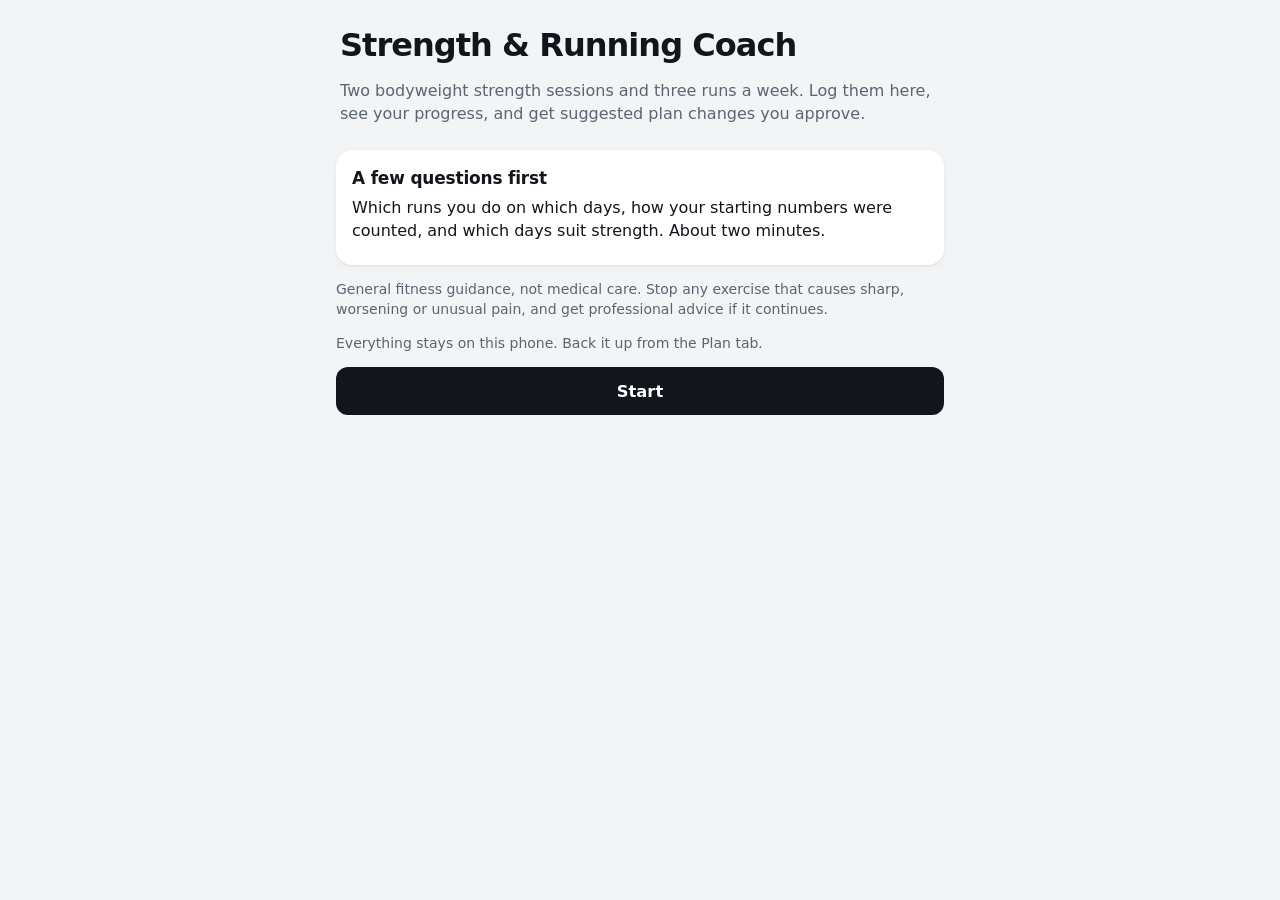
==== index.html @ a207041d "Add the app screens, offline cache, icons and screen tests Co-Authored-By: Claude Opus 5.5 <noreply@" ====
<!doctype html>
<html lang="en">
<head>
<meta charset="utf-8">
<meta name="viewport" content="width=device-width,initial-scale=1,viewport-fit=cover">
<meta name="theme-color" content="#f3f4f6" media="(prefers-color-scheme: light)">
<meta name="theme-color" content="#0d1015" media="(prefers-color-scheme: dark)">
<meta name="description" content="Track two bodyweight strength sessions and three runs a week, with a coach that explains every change.">
<link rel="manifest" href="./manifest.webmanifest">
<link rel="icon" type="image/png" sizes="32x32" href="./icons/favicon-32.png">
<link rel="apple-touch-icon" href="./icons/apple-touch-icon.png">
<meta name="apple-mobile-web-app-capable" content="yes">
<meta name="mobile-web-app-capable" content="yes">
<meta name="apple-mobile-web-app-status-bar-style" content="default">
<meta name="apple-mobile-web-app-title" content="Coach">
<title>Strength &amp; Running Coach</title>
<link rel="stylesheet" href="./css/app.css">
</head>
<body>
<div id="root"><p style="padding:24px;font-family:system-ui">Loading…</p></div>
<noscript><p style="padding:24px">This app needs JavaScript.</p></noscript>
<script type="module" src="./src/main.js"></script>
</body>
</html>
---- css/app.css ----
/* Strength & Running Coach. Phone-first; light and dark follow the system. */
:root {
  color-scheme: light dark;
  --bg: #f3f4f6;
  --surface: #ffffff;
  --surface-2: #eceef2;
  --ink: #12161c;
  --muted: #5b6472;
  --line: #dde1e7;
  --primary: #12161c;
  --on-primary: #ffffff;
  --strength: #c2410c;
  --strength-soft: #fff1e8;
  --run: #1d6fd1;
  --run-soft: #e8f1fc;
  --good: #1f8a4c;
  --good-soft: #e6f5ec;
  --warn: #b45309;
  --warn-soft: #fff6e0;
  --bad: #c62828;
  --bad-soft: #fdecec;
  --focus: #1d6fd1;
  --shadow: 0 1px 2px rgba(18, 22, 28, .06), 0 2px 10px rgba(18, 22, 28, .04);
  --radius: 16px;
  --tabbar-h: 58px;
  --safe-b: env(safe-area-inset-bottom, 0px);
  --safe-t: env(safe-area-inset-top, 0px);
}
@media (prefers-color-scheme: dark) {
  :root {
    --bg: #0d1015;
    --surface: #161b22;
    --surface-2: #212833;
    --ink: #e9edf2;
    --muted: #9aa4b2;
    --line: #2b333e;
    --primary: #e9edf2;
    --on-primary: #0d1015;
    --strength: #ff8a4c;
    --strength-soft: #3a2116;
    --run: #5aa9ff;
    --run-soft: #142a43;
    --good: #4cc77f;
    --good-soft: #15301f;
    --warn: #f2b14c;
    --warn-soft: #34280f;
    --bad: #ff6b6b;
    --bad-soft: #3a1717;
    --focus: #5aa9ff;
    --shadow: none;
  }
}

* { box-sizing: border-box; }
html { -webkit-text-size-adjust: 100%; }
body {
  margin: 0;
  background: var(--bg);
  color: var(--ink);
  font: 16px/1.45 -apple-system, BlinkMacSystemFont, "SF Pro Text", system-ui, "Segoe UI", Roboto, sans-serif;
  -webkit-tap-highlight-color: transparent;
  overscroll-behavior-y: none;
}
button, input, select, textarea { font: inherit; color: inherit; }
button { cursor: pointer; }
:focus-visible { outline: 3px solid var(--focus); outline-offset: 2px; }
.num, input[type="number"], .stepper-value { font-variant-numeric: tabular-nums; }
.muted { color: var(--muted); }
.small { font-size: .875rem; }
.tiny { font-size: .78rem; }
.strong { font-weight: 650; }
.hidden { display: none !important; }
.sr-only { position: absolute; width: 1px; height: 1px; overflow: hidden; clip: rect(0 0 0 0); white-space: nowrap; }

/* Frame */
.app { min-height: 100dvh; padding-bottom: calc(var(--tabbar-h) + var(--safe-b) + 16px); }
.app.no-tabs { padding-bottom: calc(var(--safe-b) + 24px); }
.topbar {
  position: sticky; top: 0; z-index: 5;
  padding: calc(var(--safe-t) + 10px) 16px 10px;
  background: color-mix(in srgb, var(--bg) 88%, transparent);
  -webkit-backdrop-filter: saturate(1.6) blur(14px);
  backdrop-filter: saturate(1.6) blur(14px);
  display: flex; align-items: center; gap: 10px; min-height: 52px;
}
.topbar h1 { font-size: 1.5rem; line-height: 1.15; margin: 0; letter-spacing: -.02em; flex: 1; min-width: 0; }
.topbar .sub { display: block; font-size: .82rem; font-weight: 500; color: var(--muted); letter-spacing: 0; margin-top: 2px; }
.topbar .back { border: 0; background: var(--surface-2); width: 40px; height: 40px; border-radius: 50%; display: grid; place-items: center; flex: none; }
.content { padding: 4px 16px 16px; max-width: 640px; margin: 0 auto; }

/* Tab bar */
.tabbar {
  position: fixed; left: 0; right: 0; bottom: 0; z-index: 10;
  display: grid; grid-template-columns: repeat(5, 1fr);
  padding: 4px 4px calc(var(--safe-b) + 4px);
  background: color-mix(in srgb, var(--surface) 92%, transparent);
  -webkit-backdrop-filter: saturate(1.6) blur(16px);
  backdrop-filter: saturate(1.6) blur(16px);
  border-top: 1px solid var(--line);
}
.tab {
  border: 0; background: none; min-height: 50px; display: flex; flex-direction: column; align-items: center; justify-content: center;
  gap: 2px; font-size: .7rem; font-weight: 600; color: var(--muted); position: relative; text-decoration: none;
}
.tab svg { width: 24px; height: 24px; }
.tab[aria-current="page"] { color: var(--ink); }
.tab .badge { position: absolute; top: 4px; left: calc(50% + 6px); }

/* Cards and sections */
.card { background: var(--surface); border-radius: var(--radius); padding: 16px; margin: 0 0 12px; box-shadow: var(--shadow); }
.card h2, .card h3 { margin: 0 0 6px; font-size: 1.06rem; letter-spacing: -.01em; }
.card p { margin: 6px 0; }
.card.tight { padding: 12px 14px; }
.card.accent-strength { border-left: 4px solid var(--strength); }
.card.accent-run { border-left: 4px solid var(--run); }
.card.warn { background: var(--warn-soft); }
.card.info { background: var(--surface); border: 1px solid var(--line); box-shadow: none; }
.card.good { background: var(--good-soft); }
.section-title { font-size: .8rem; font-weight: 700; text-transform: uppercase; letter-spacing: .06em; color: var(--muted); margin: 20px 4px 8px; }
.row { display: flex; align-items: center; gap: 10px; }
.row.between { justify-content: space-between; }
.row.wrap { flex-wrap: wrap; }
.stack > * + * { margin-top: 10px; }
.grid2 { display: grid; grid-template-columns: 1fr 1fr; gap: 10px; }
.grid3 { display: grid; grid-template-columns: repeat(3, 1fr); gap: 10px; }
.divider { height: 1px; background: var(--line); margin: 12px 0; border: 0; }

/* Buttons */
.btn {
  border: 0; border-radius: 12px; min-height: 48px; padding: 0 18px; font-weight: 650; font-size: 1.02rem;
  display: inline-flex; align-items: center; justify-content: center; gap: 8px; text-decoration: none;
  background: var(--surface-2); color: var(--ink);
}
.btn.primary { background: var(--primary); color: var(--on-primary); }
.btn.strength { background: var(--strength); color: #fff; }
.btn.run { background: var(--run); color: #fff; }
.btn.danger { background: var(--bad-soft); color: var(--bad); }
.btn.ghost { background: none; padding: 0 10px; min-height: 44px; }
.btn.small { min-height: 40px; font-size: .92rem; padding: 0 14px; border-radius: 10px; }
.btn.block { width: 100%; }
.btn:disabled { opacity: .45; }
.btn-row { display: flex; gap: 10px; flex-wrap: wrap; margin-top: 12px; }
.btn-row > .btn { flex: 1 1 0; }
.link { background: none; border: 0; color: var(--run); font-weight: 600; padding: 8px 0; min-height: 44px; }

/* Choice chips */
.chips { display: flex; flex-wrap: wrap; gap: 8px; }
.chip {
  min-height: 44px; min-width: 44px; padding: 0 14px; border-radius: 999px; border: 1.5px solid var(--line);
  background: var(--surface); font-weight: 600; font-size: .95rem;
}
.chip[aria-pressed="true"] { background: var(--primary); color: var(--on-primary); border-color: var(--primary); }
.chips.scale { display: grid; grid-template-columns: repeat(var(--n, 5), 1fr); gap: 6px; }
.chips.scale .chip { padding: 0; border-radius: 12px; }
.scale-labels { display: flex; justify-content: space-between; font-size: .75rem; color: var(--muted); margin-top: 4px; }

/* Forms */
.field { display: block; margin: 0 0 14px; }
.field > .label { display: block; font-weight: 600; margin-bottom: 6px; }
.field > .hint { display: block; font-size: .82rem; color: var(--muted); margin-top: 5px; }
input[type="text"], input[type="number"], input[type="date"], input:not([type]), select, textarea {
  width: 100%; min-height: 48px; padding: 10px 12px; border-radius: 12px; border: 1.5px solid var(--line);
  background: var(--surface); font-size: 16px;
}
input[type="date"] { -webkit-appearance: none; appearance: none; }
textarea { min-height: 80px; resize: vertical; }
.unit-input { position: relative; }
.unit-input input { padding-right: 52px; }
.unit-input .unit { position: absolute; right: 14px; top: 50%; transform: translateY(-50%); color: var(--muted); pointer-events: none; }
.switch-row { display: flex; align-items: center; justify-content: space-between; gap: 12px; min-height: 48px; }
.switch { position: relative; width: 52px; height: 32px; flex: none; border-radius: 999px; border: 0; background: var(--line); }
.switch::after { content: ""; position: absolute; top: 3px; left: 3px; width: 26px; height: 26px; border-radius: 50%; background: #fff; transition: transform .15s; box-shadow: 0 1px 3px rgba(0,0,0,.25); }
.switch[aria-checked="true"] { background: var(--good); }
.switch[aria-checked="true"]::after { transform: translateX(20px); }

/* Stepper */
.stepper { display: inline-flex; align-items: center; border-radius: 12px; background: var(--surface-2); }
.stepper button { width: 44px; height: 44px; border: 0; background: none; font-size: 1.4rem; font-weight: 500; line-height: 1; }
.stepper-value { min-width: 46px; text-align: center; font-weight: 700; font-size: 1.15rem; }

/* Week */
.week-head { display: flex; gap: 8px; flex-wrap: wrap; margin: 2px 0 12px; }
.tag { display: inline-flex; align-items: center; gap: 6px; padding: 4px 10px; border-radius: 999px; font-size: .8rem; font-weight: 650; background: var(--surface-2); color: var(--ink); }
.tag.strength { background: var(--strength-soft); color: var(--strength); }
.tag.run { background: var(--run-soft); color: var(--run); }
.tag.good { background: var(--good-soft); color: var(--good); }
.tag.warn { background: var(--warn-soft); color: var(--warn); }
.badge { min-width: 18px; height: 18px; padding: 0 5px; border-radius: 9px; background: var(--strength); color: #fff; font-size: .7rem; font-weight: 700; display: inline-grid; place-items: center; }
.next-card .when { font-size: .85rem; font-weight: 650; color: var(--muted); text-transform: uppercase; letter-spacing: .05em; }
.next-card .what { font-size: 1.45rem; font-weight: 750; letter-spacing: -.02em; margin: 2px 0 4px; }
.stats { display: grid; grid-template-columns: 1fr 1fr; gap: 10px; margin-bottom: 12px; }
.stat { background: var(--surface); border-radius: var(--radius); padding: 12px 14px; box-shadow: var(--shadow); }
.stat b { display: block; font-size: 1.5rem; letter-spacing: -.02em; font-variant-numeric: tabular-nums; }
.stat span { font-size: .82rem; color: var(--muted); }
.days { background: var(--surface); border-radius: var(--radius); box-shadow: var(--shadow); margin-bottom: 12px; overflow: hidden; }
.day { display: grid; grid-template-columns: 54px 1fr; gap: 8px; align-items: center; padding: 10px 14px; border-top: 1px solid var(--line); min-height: 56px; }
.day:first-child { border-top: 0; }
.day.today { background: color-mix(in srgb, var(--run) 7%, var(--surface)); }
.day .dname { font-weight: 700; line-height: 1.1; }
.day .ddate { font-size: .75rem; color: var(--muted); }
.day .items { display: flex; flex-wrap: wrap; gap: 6px; }
.item {
  display: inline-flex; align-items: center; gap: 6px; min-height: 36px; padding: 0 12px 0 8px; border-radius: 10px;
  border: 0; font-size: .88rem; font-weight: 650; background: var(--surface-2); color: var(--ink);
}
.item.strength { background: var(--strength-soft); color: var(--strength); }
.item.run { background: var(--run-soft); color: var(--run); }
.item .st { width: 20px; height: 20px; border-radius: 50%; display: grid; place-items: center; flex: none; font-size: .72rem; }
.item .st svg { width: 14px; height: 14px; }
.item.s-done .st, .item.s-moved .st { background: var(--good); color: #fff; }
.item.s-missed { opacity: .55; text-decoration: line-through; }
.item.s-missed .st { border: 1.5px solid currentColor; }
.item.s-today .st, .item.s-upcoming .st { border: 1.5px solid currentColor; }
.item.extra { background: none; border: 1.5px dashed currentColor; }
.empty-day { font-size: .85rem; color: var(--muted); }

/* Log hub */
.big-choice { display: flex; align-items: center; gap: 14px; width: 100%; text-align: left; border: 0; background: var(--surface); border-radius: var(--radius); padding: 14px 16px; margin-bottom: 10px; box-shadow: var(--shadow); min-height: 68px; }
.big-choice .dot { width: 40px; height: 40px; border-radius: 12px; display: grid; place-items: center; flex: none; font-weight: 800; }
.big-choice .dot.strength { background: var(--strength-soft); color: var(--strength); }
.big-choice .dot.run { background: var(--run-soft); color: var(--run); }
.big-choice .dot.other { background: var(--surface-2); color: var(--ink); }
.big-choice .dot svg { width: 22px; height: 22px; }
.big-choice b { display: block; font-size: 1.05rem; }
.big-choice span { font-size: .85rem; color: var(--muted); }
.list { background: var(--surface); border-radius: var(--radius); box-shadow: var(--shadow); overflow: hidden; margin-bottom: 12px; }
.list-item { display: flex; align-items: center; gap: 12px; width: 100%; text-align: left; border: 0; border-top: 1px solid var(--line); background: none; padding: 12px 16px; min-height: 56px; }
.list-item:first-child { border-top: 0; }
.list-item .grow { flex: 1; min-width: 0; }
.list-item .chev { color: var(--muted); }

/* Strength logger */
.ex-card { background: var(--surface); border-radius: var(--radius); box-shadow: var(--shadow); margin-bottom: 12px; overflow: hidden; }
.ex-card.done-all { box-shadow: inset 0 0 0 2px var(--good); }
.ex-card.skipped { opacity: .6; }
.ex-head { padding: 14px 16px 6px; }
.ex-head h3 { margin: 0; font-size: 1.1rem; }
.ex-head .rx { font-weight: 650; color: var(--strength); }
.ex-head .cue { font-size: .86rem; color: var(--muted); margin-top: 2px; }
.howto { margin: 6px 16px 8px; padding: 10px 12px; background: var(--surface-2); border-radius: 12px; font-size: .9rem; }
.howto ol { margin: 0; padding-left: 18px; }
.setgroup { padding: 4px 12px 2px; }
.setgroup + .setgroup { border-top: 1px solid var(--line); }
.setrow { display: grid; grid-template-columns: 54px auto 1fr 48px; align-items: center; gap: 8px; padding: 5px 4px; }
.setrow .lbl { font-size: .82rem; font-weight: 700; color: var(--muted); line-height: 1.1; }
.setrow .lbl small { display: block; font-weight: 600; }
.setrow select { min-height: 44px; padding: 6px 8px; font-size: 16px; border-radius: 10px; }
.tick { width: 48px; height: 44px; border-radius: 12px; border: 2px solid var(--line); background: var(--surface); display: grid; place-items: center; }
.tick svg { width: 22px; height: 22px; opacity: .25; }
.tick[aria-pressed="true"] { background: var(--good); border-color: var(--good); color: #fff; }
.tick[aria-pressed="true"] svg { opacity: 1; }
.setrow.is-done .stepper { background: var(--good-soft); }
.ex-actions { display: flex; gap: 6px; padding: 6px 12px 12px; flex-wrap: wrap; }
.ex-actions .btn { min-height: 38px; font-size: .86rem; padding: 0 12px; border-radius: 10px; }
.ex-actions .btn[aria-pressed="true"] { background: var(--bad-soft); color: var(--bad); }
.progressbar { height: 6px; background: var(--surface-2); border-radius: 3px; overflow: hidden; margin-top: 6px; }
.progressbar > i { display: block; height: 100%; background: var(--good); border-radius: 3px; transition: width .2s; }
.timer { font-variant-numeric: tabular-nums; font-weight: 700; color: var(--muted); font-size: .9rem; }
.banner { border-radius: 14px; padding: 12px 14px; margin-bottom: 12px; font-size: .92rem; }
.banner.run { background: var(--run-soft); }
.banner.warn { background: var(--warn-soft); }

/* Coach */
.diff { display: grid; grid-template-columns: 1fr auto 1fr; align-items: center; gap: 8px; background: var(--surface-2); border-radius: 12px; padding: 10px 12px; margin: 10px 0 4px; font-size: .92rem; }
.diff .from { color: var(--muted); text-decoration: line-through; }
.diff .to { font-weight: 700; }
.kind { font-size: .75rem; font-weight: 750; text-transform: uppercase; letter-spacing: .06em; }
.kind.progress { color: var(--good); }
.kind.reduce { color: var(--warn); }
.version { display: flex; gap: 12px; padding: 12px 16px; border-top: 1px solid var(--line); align-items: flex-start; }
.version:first-child { border-top: 0; }
.version .v { font-weight: 800; min-width: 34px; }
details.explain { background: var(--surface); border-radius: var(--radius); padding: 0 16px; margin-bottom: 12px; box-shadow: var(--shadow); }
details.explain summary { min-height: 52px; display: flex; align-items: center; font-weight: 650; cursor: pointer; list-style: none; }
details.explain summary::-webkit-details-marker { display: none; }
details.explain summary::after { content: "+"; margin-left: auto; font-size: 1.3rem; color: var(--muted); }
details.explain[open] summary::after { content: "–"; }
details.explain > div { padding-bottom: 14px; font-size: .92rem; }

/* Plan */
.rx-line { display: flex; justify-content: space-between; gap: 10px; }
.rx-line .rx { font-weight: 650; white-space: nowrap; }

/* Charts */
.chart { width: 100%; height: auto; display: block; overflow: visible; }
.chart .grid { stroke: var(--line); stroke-width: 1; }
.chart .axis { fill: var(--muted); font-size: 11px; font-variant-numeric: tabular-nums; }
.chart .bar { fill: var(--run); }
.chart .bar.empty { fill: var(--surface-2); }
.chart .line { fill: none; stroke-width: 2.5; stroke-linejoin: round; stroke-linecap: round; }
.chart .dot { stroke: var(--surface); stroke-width: 2; }
.chart .lbl { font-size: 11px; font-weight: 700; fill: var(--ink); font-variant-numeric: tabular-nums; }
.chart-legend { display: flex; flex-wrap: wrap; gap: 12px; font-size: .8rem; color: var(--muted); margin-top: 6px; }
.chart-legend i { display: inline-block; width: 10px; height: 10px; border-radius: 50%; margin-right: 5px; vertical-align: -1px; }
.consistency { display: grid; grid-template-columns: repeat(8, 1fr); gap: 4px; text-align: center; font-size: .72rem; color: var(--muted); }
.consistency .col { display: flex; flex-direction: column; align-items: center; gap: 3px; }
.consistency .pip { width: 12px; height: 12px; border-radius: 4px; background: var(--surface-2); }
.consistency .pip.s { background: var(--strength); }
.consistency .pip.r { background: var(--run); }
table.bench { width: 100%; border-collapse: collapse; font-size: .88rem; font-variant-numeric: tabular-nums; }
table.bench th, table.bench td { padding: 8px 6px; border-bottom: 1px solid var(--line); text-align: right; }
table.bench th:first-child, table.bench td:first-child { text-align: left; }
table.bench th { font-size: .75rem; color: var(--muted); font-weight: 650; }
.scroll-x { overflow-x: auto; -webkit-overflow-scrolling: touch; }

/* Sheet, toast */
.layer { position: relative; z-index: 50; }
.backdrop { position: fixed; inset: 0; background: rgba(0, 0, 0, .38); z-index: 50; animation: fade .15s ease-out; }
.sheet {
  position: fixed; left: 0; right: 0; bottom: 0; z-index: 51; max-height: 92dvh; overflow-y: auto;
  background: var(--bg); border-radius: 20px 20px 0 0; padding: 8px 16px calc(var(--safe-b) + 16px);
  animation: up .2s ease-out; max-width: 640px; margin: 0 auto; overscroll-behavior: contain;
}
.sheet .grab { width: 40px; height: 5px; border-radius: 3px; background: var(--line); margin: 4px auto 10px; }
.sheet h2 { margin: 4px 0 10px; font-size: 1.25rem; letter-spacing: -.01em; }
.toast {
  position: fixed; left: 16px; right: 16px; bottom: calc(var(--tabbar-h) + var(--safe-b) + 14px); z-index: 60;
  background: var(--primary); color: var(--on-primary); padding: 12px 16px; border-radius: 14px; font-weight: 600;
  box-shadow: 0 6px 24px rgba(0, 0, 0, .2); animation: up .2s ease-out; max-width: 560px; margin: 0 auto;
}
.toast.warn { background: var(--bad); color: #fff; }
.toast button { background: none; border: 0; color: inherit; text-decoration: underline; font-weight: 700; margin-left: 8px; }
@keyframes up { from { transform: translateY(16px); opacity: 0; } to { transform: none; opacity: 1; } }
@keyframes fade { from { opacity: 0; } to { opacity: 1; } }
@media (prefers-reduced-motion: reduce) { .sheet, .toast, .backdrop { animation: none; } }

/* Setup */
.setup-hero { padding: 24px 4px 8px; }
.setup-hero h1 { font-size: 2rem; line-height: 1.1; letter-spacing: -.03em; margin: 0 0 10px; }
.steps { display: flex; gap: 6px; margin: 8px 0 16px; }
.steps i { flex: 1; height: 4px; border-radius: 2px; background: var(--line); }
.steps i.on { background: var(--primary); }
.day-pick { display: grid; grid-template-columns: repeat(7, 1fr); gap: 6px; }
.day-pick .chip { padding: 0; border-radius: 12px; font-size: .85rem; }
.runday { padding: 12px 0; border-top: 1px solid var(--line); }
.runday:first-child { border-top: 0; padding-top: 0; }
.runday .name { font-weight: 700; margin-bottom: 8px; }
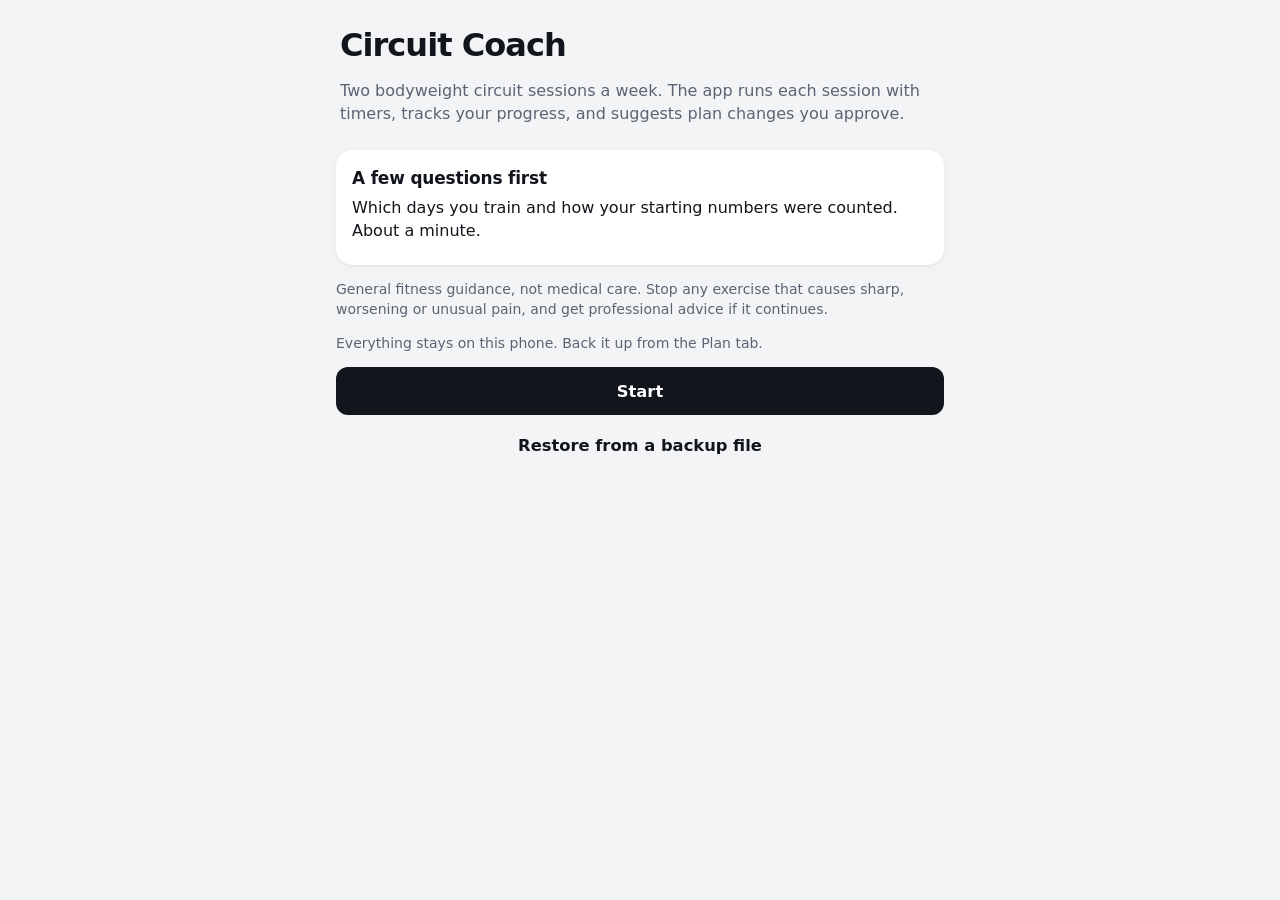
==== commit 4e23c5e3: "Remove running: the app is now Circuit Coach No run days, run logging, long-run protection, 10K benc" ====
--- a/index.html
+++ b/index.html
@@ -5,7 +5,7 @@
 <meta name="viewport" content="width=device-width,initial-scale=1,viewport-fit=cover">
 <meta name="theme-color" content="#f3f4f6" media="(prefers-color-scheme: light)">
 <meta name="theme-color" content="#0d1015" media="(prefers-color-scheme: dark)">
-<meta name="description" content="Track two bodyweight strength sessions and three runs a week, with a coach that explains every change.">
+<meta name="description" content="Two bodyweight circuit sessions a week, with timers and a coach that explains every change.">
 <link rel="manifest" href="./manifest.webmanifest">
 <link rel="icon" type="image/png" sizes="32x32" href="./icons/favicon-32.png">
 <link rel="apple-touch-icon" href="./icons/apple-touch-icon.png">
@@ -13,7 +13,7 @@
 <meta name="mobile-web-app-capable" content="yes">
 <meta name="apple-mobile-web-app-status-bar-style" content="default">
 <meta name="apple-mobile-web-app-title" content="Coach">
-<title>Strength &amp; Running Coach</title>
+<title>Circuit Coach</title>
 <link rel="stylesheet" href="./css/app.css">
 </head>
 <body>
--- a/css/app.css
+++ b/css/app.css
@@ -20,6 +20,9 @@
   --bad: #c62828;
   --bad-soft: #fdecec;
   --focus: #1d6fd1;
+  /* Chart marks: validated pair (CVD and lightness band) per mode. */
+  --chart-strength: #c2410c;
+  --chart-run: #1d6fd1;
   --shadow: 0 1px 2px rgba(18, 22, 28, .06), 0 2px 10px rgba(18, 22, 28, .04);
   --radius: 16px;
   --tabbar-h: 58px;
@@ -47,17 +50,22 @@
     --bad: #ff6b6b;
     --bad-soft: #3a1717;
     --focus: #5aa9ff;
+    --chart-strength: #e5641f;
+    --chart-run: #3a86e0;
     --shadow: none;
   }
 }
 
 * { box-sizing: border-box; }
-html { -webkit-text-size-adjust: 100%; }
+/* On iPhone, -apple-system-body follows the Larger Text setting; elsewhere it is ignored (16px). */
+html { -webkit-text-size-adjust: 100%; font: -apple-system-body; }
 body {
   margin: 0;
   background: var(--bg);
   color: var(--ink);
-  font: 16px/1.45 -apple-system, BlinkMacSystemFont, "SF Pro Text", system-ui, "Segoe UI", Roboto, sans-serif;
+  font-family: -apple-system, BlinkMacSystemFont, "SF Pro Text", system-ui, "Segoe UI", Roboto, sans-serif;
+  font-size: 1rem;
+  line-height: 1.45;
   -webkit-tap-highlight-color: transparent;
   overscroll-behavior-y: none;
 }
@@ -85,7 +93,7 @@
 }
 .topbar h1 { font-size: 1.5rem; line-height: 1.15; margin: 0; letter-spacing: -.02em; flex: 1; min-width: 0; }
 .topbar .sub { display: block; font-size: .82rem; font-weight: 500; color: var(--muted); letter-spacing: 0; margin-top: 2px; }
-.topbar .back { border: 0; background: var(--surface-2); width: 40px; height: 40px; border-radius: 50%; display: grid; place-items: center; flex: none; }
+.topbar .back { border: 0; background: var(--surface-2); width: 44px; height: 44px; border-radius: 50%; display: grid; place-items: center; flex: none; }
 .content { padding: 4px 16px 16px; max-width: 640px; margin: 0 auto; }
 
 /* Tab bar */
@@ -160,7 +168,7 @@
 .field > .hint { display: block; font-size: .82rem; color: var(--muted); margin-top: 5px; }
 input[type="text"], input[type="number"], input[type="date"], input:not([type]), select, textarea {
   width: 100%; min-height: 48px; padding: 10px 12px; border-radius: 12px; border: 1.5px solid var(--line);
-  background: var(--surface); font-size: 16px;
+  background: var(--surface); font-size: max(16px, 1rem);
 }
 input[type="date"] { -webkit-appearance: none; appearance: none; }
 textarea { min-height: 80px; resize: vertical; }
@@ -241,15 +249,34 @@
 .howto ol { margin: 0; padding-left: 18px; }
 .setgroup { padding: 4px 12px 2px; }
 .setgroup + .setgroup { border-top: 1px solid var(--line); }
-.setrow { display: grid; grid-template-columns: 54px auto 1fr 48px; align-items: center; gap: 8px; padding: 5px 4px; }
+.setrow { display: grid; grid-template-columns: 46px 134px 1fr; align-items: center; gap: 6px; padding: 5px 6px; min-height: 54px; }
+.setrow > :last-child { justify-self: end; }
+.setrow.is-done { background: var(--good-soft); border-radius: 12px; margin: 3px 0; }
+.setrow .done-val { font-weight: 700; white-space: nowrap; display: flex; align-items: center; gap: 6px; }
+.setrow .done-val .ok { color: var(--good); display: inline-flex; }
+.setrow .done-val .ok svg { width: 18px; height: 18px; }
+.setrow .undo-set { grid-column: 1 / -1; justify-self: start; min-height: 36px; padding: 0 0 0 4px; }
 .setrow .lbl { font-size: .82rem; font-weight: 700; color: var(--muted); line-height: 1.1; }
 .setrow .lbl small { display: block; font-weight: 600; }
-.setrow select { min-height: 44px; padding: 6px 8px; font-size: 16px; border-radius: 10px; }
-.tick { width: 48px; height: 44px; border-radius: 12px; border: 2px solid var(--line); background: var(--surface); display: grid; place-items: center; }
-.tick svg { width: 22px; height: 22px; opacity: .25; }
+.setrow select { min-height: 44px; padding: 6px 6px; font-size: 16px; border-radius: 10px; }
+.tick { width: 56px; height: 48px; border-radius: 12px; border: 2px solid var(--muted); background: var(--surface); color: var(--muted); display: grid; place-items: center; }
+.tick svg { width: 24px; height: 24px; opacity: .6; }
 .tick[aria-pressed="true"] { background: var(--good); border-color: var(--good); color: #fff; }
 .tick[aria-pressed="true"] svg { opacity: 1; }
 .setrow.is-done .stepper { background: var(--good-soft); }
+.ex-title { display: flex; align-items: center; gap: 8px; }
+.ex-title h3 { flex: 1; min-width: 0; }
+.pain-chip { min-height: 40px; padding: 0 12px; font-size: .85rem; }
+.pain-chip[aria-pressed="true"] { background: var(--bad); border-color: var(--bad); color: #fff; }
+.more { width: 44px; height: 44px; border-radius: 12px; border: 0; background: var(--surface-2); font-size: 1.3rem; font-weight: 800; line-height: 1; flex: none; }
+.sticky-action { position: sticky; bottom: calc(var(--tabbar-h) + var(--safe-b) + 8px); z-index: 4; padding: 14px 0 4px; background: linear-gradient(to bottom, transparent, var(--bg) 40%); }
+.app.no-tabs .sticky-action { bottom: calc(var(--safe-b) + 8px); }
+.banner-link { display: block; width: 100%; text-align: left; border: 0; color: var(--ink); font: inherit; }
+.evidence { background: var(--surface-2); border-radius: 10px; padding: 8px 10px; margin: 8px 0 0; }
+.card.ghost { background: none; border: 2px dashed var(--line); box-shadow: none; }
+.quick-row { margin-top: 12px; }
+.quick-row > span { display: block; margin-bottom: 6px; }
+.scale-labels .bad { color: var(--warn); font-weight: 650; }
 .ex-actions { display: flex; gap: 6px; padding: 6px 12px 12px; flex-wrap: wrap; }
 .ex-actions .btn { min-height: 38px; font-size: .86rem; padding: 0 12px; border-radius: 10px; }
 .ex-actions .btn[aria-pressed="true"] { background: var(--bad-soft); color: var(--bad); }
@@ -259,6 +286,46 @@
 .banner { border-radius: 14px; padding: 12px 14px; margin-bottom: 12px; font-size: .92rem; }
 .banner.run { background: var(--run-soft); }
 .banner.warn { background: var(--warn-soft); }
+
+/* Workout focus mode and the Now dock */
+.app.focus { padding-bottom: calc(300px + var(--safe-b)); }
+.setrow.is-next { background: var(--strength-soft); border-radius: 12px; box-shadow: inset 0 0 0 2px var(--strength); }
+.ex-card.is-current { box-shadow: inset 0 0 0 2px color-mix(in srgb, var(--strength) 45%, transparent), var(--shadow); }
+.dock {
+  position: fixed; left: 0; right: 0; bottom: 0; z-index: 12;
+  padding: 12px 16px calc(var(--safe-b) + 12px);
+  background: var(--surface); border-top: 1px solid var(--line);
+  box-shadow: 0 -6px 24px rgba(0, 0, 0, .08);
+  max-width: 640px; margin: 0 auto;
+}
+.dock.flash { animation: dockflash 1.2s ease-out 2; }
+@keyframes dockflash { 0% { background: var(--good-soft); } 100% { background: var(--surface); } }
+@media (prefers-reduced-motion: reduce) { .dock.flash { animation: none; background: var(--good-soft); } }
+.dock-head { display: flex; align-items: center; gap: 10px; margin-bottom: 10px; }
+.dock-head .grow { flex: 1; min-width: 0; }
+.dock-title { font-weight: 750; font-size: 1.05rem; white-space: nowrap; overflow: hidden; text-overflow: ellipsis; }
+.dock-sub { font-size: .85rem; color: var(--muted); }
+.dock-row { display: flex; gap: 8px; align-items: center; }
+.dock-row .stepper { flex: none; }
+.dock-row .stepper button { width: 52px; height: 56px; font-size: 1.6rem; }
+.dock-row .stepper-value { min-width: 54px; font-size: 1.5rem; }
+.dock-btn { min-height: 56px; font-size: 1.05rem; padding: 0 14px; }
+.dock-btn.grow { flex: 1; }
+.dock-btn svg { width: 22px; height: 22px; }
+.dock-target { font-size: 1.25rem; font-weight: 800; color: var(--strength); line-height: 1.2; margin: 2px 0; }
+.dock-over { color: var(--warn); font-weight: 700; font-size: .85rem; margin: -4px 0 8px; }
+.dock-over:empty { display: none; }
+.dock-sub.clamp { display: -webkit-box; -webkit-line-clamp: 2; -webkit-box-orient: vertical; overflow: hidden; }
+.dock-clock { font-size: 3.4rem; font-weight: 800; letter-spacing: -.02em; font-variant-numeric: tabular-nums; line-height: 1; }
+.dock-clock.big { font-size: 3.6rem; }
+.dock-bar { margin: 0 0 10px; height: 8px; }
+.dock-bar > i { background: var(--run); transition: width .25s linear; }
+.dock-rir { display: flex; align-items: center; gap: 10px; margin-top: 10px; }
+.dock-rir .chips { flex: 1; flex-wrap: nowrap; gap: 6px; }
+.dock-rir .chip { min-width: 0; flex: 1; padding: 0; }
+.dock-rir > .dock-sub { flex: none; width: 72px; line-height: 1.2; }
+.dock-next { font-size: .85rem; color: var(--muted); margin-top: 8px; white-space: nowrap; overflow: hidden; text-overflow: ellipsis; }
+.dock-gear { border: 0; background: var(--surface-2); border-radius: 999px; min-height: 36px; padding: 0 12px; font-weight: 650; font-size: .85rem; flex: none; }
 
 /* Coach */
 .diff { display: grid; grid-template-columns: 1fr auto 1fr; align-items: center; gap: 8px; background: var(--surface-2); border-radius: 12px; padding: 10px 12px; margin: 10px 0 4px; font-size: .92rem; }
@@ -285,7 +352,7 @@
 .chart { width: 100%; height: auto; display: block; overflow: visible; }
 .chart .grid { stroke: var(--line); stroke-width: 1; }
 .chart .axis { fill: var(--muted); font-size: 11px; font-variant-numeric: tabular-nums; }
-.chart .bar { fill: var(--run); }
+.chart .bar { fill: var(--chart-run); }
 .chart .bar.empty { fill: var(--surface-2); }
 .chart .line { fill: none; stroke-width: 2.5; stroke-linejoin: round; stroke-linecap: round; }
 .chart .dot { stroke: var(--surface); stroke-width: 2; }
@@ -295,10 +362,10 @@
 .consistency { display: grid; grid-template-columns: repeat(8, 1fr); gap: 4px; text-align: center; font-size: .72rem; color: var(--muted); }
 .consistency .col { display: flex; flex-direction: column; align-items: center; gap: 3px; }
 .consistency .pip { width: 12px; height: 12px; border-radius: 4px; background: var(--surface-2); }
-.consistency .pip.s { background: var(--strength); }
-.consistency .pip.r { background: var(--run); }
+.consistency .pip.s { background: var(--chart-strength); }
+.consistency .pip.r { background: var(--chart-run); }
 table.bench { width: 100%; border-collapse: collapse; font-size: .88rem; font-variant-numeric: tabular-nums; }
-table.bench th, table.bench td { padding: 8px 6px; border-bottom: 1px solid var(--line); text-align: right; }
+table.bench th, table.bench td { padding: 8px 6px; border-bottom: 1px solid var(--line); text-align: right; white-space: nowrap; }
 table.bench th:first-child, table.bench td:first-child { text-align: left; }
 table.bench th { font-size: .75rem; color: var(--muted); font-weight: 650; }
 .scroll-x { overflow-x: auto; -webkit-overflow-scrolling: touch; }
@@ -335,3 +402,8 @@
 .runday { padding: 12px 0; border-top: 1px solid var(--line); }
 .runday:first-child { border-top: 0; padding-top: 0; }
 .runday .name { font-weight: 700; margin-bottom: 8px; }
+
+@media (prefers-color-scheme: dark) {
+  .btn.strength, .btn.run, .badge, .pain-chip[aria-pressed="true"] { color: #0d1015; }
+  .item.s-done .st, .item.s-moved .st { color: #0d1015; }
+}
